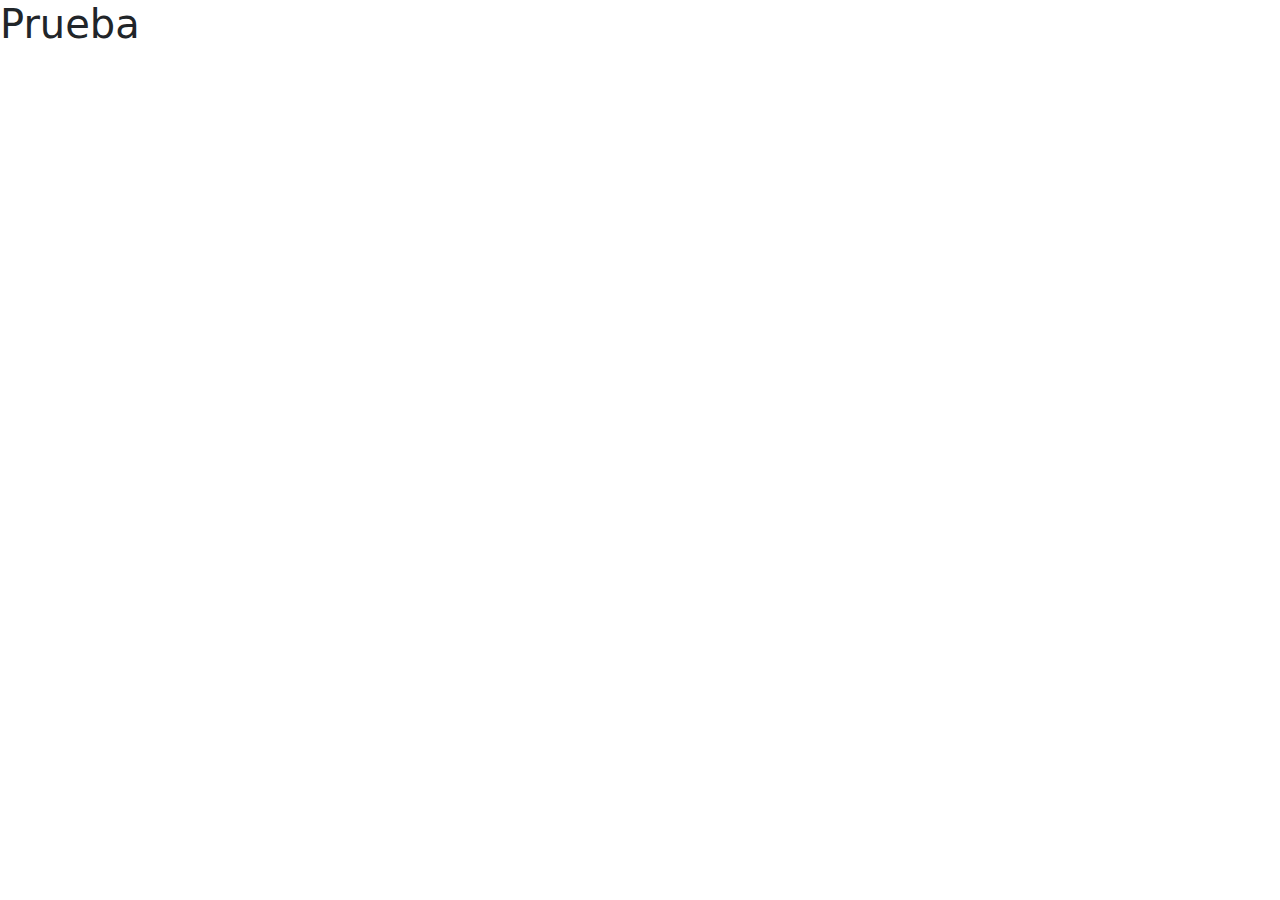
==== views/index.html @ bb9573e0 "docs: Se crea estructura proyecto" ====
<!DOCTYPE html>
<html lang="es">
<head>
    <meta charset="UTF-8">
    <meta name="viewport" content="width=device-width, initial-scale=1.0">
    <link href="https://cdn.jsdelivr.net/npm/bootstrap@5.3.3/dist/css/bootstrap.min.css" rel="stylesheet" integrity="sha384-QWTKZyjpPEjISv5WaRU9OFeRpok6YctnYmDr5pNlyT2bRjXh0JMhjY6hW+ALEwIH" crossorigin="anonymous">
    <title>Inicio Sesión</title>
</head>
<body>
    <h1>Prueba</h1>
    <script src="https://cdn.jsdelivr.net/npm/bootstrap@5.3.3/dist/js/bootstrap.bundle.min.js" integrity="sha384-YvpcrYf0tY3lHB60NNkmXc5s9fDVZLESaAA55NDzOxhy9GkcIdslK1eN7N6jIeHz" crossorigin="anonymous"></script>
</body>
</html>
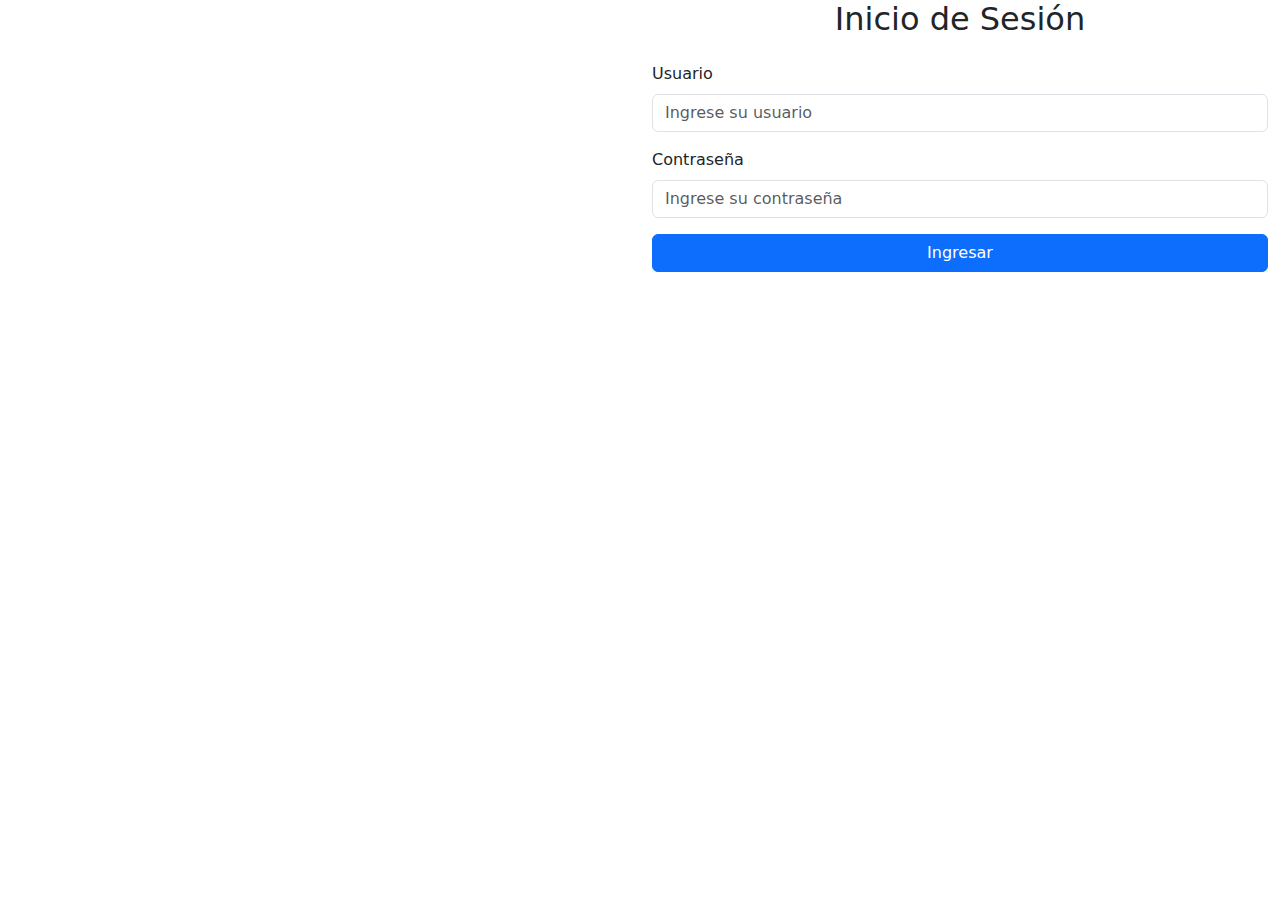
==== commit 39f6df12: "Inicio de Sesión y registro del usuarios" ====
--- a/views/index.html
+++ b/views/index.html
@@ -1,13 +1,36 @@
 <!DOCTYPE html>
-<html lang="es">
+<html lang="en">
 <head>
     <meta charset="UTF-8">
     <meta name="viewport" content="width=device-width, initial-scale=1.0">
-    <link href="https://cdn.jsdelivr.net/npm/bootstrap@5.3.3/dist/css/bootstrap.min.css" rel="stylesheet" integrity="sha384-QWTKZyjpPEjISv5WaRU9OFeRpok6YctnYmDr5pNlyT2bRjXh0JMhjY6hW+ALEwIH" crossorigin="anonymous">
-    <title>Inicio Sesión</title>
+    <title>Inicio de Sesión</title>
+    <link href="https://cdn.jsdelivr.net/npm/bootstrap@5.3.0/dist/css/bootstrap.min.css" rel="stylesheet">
+    <link rel="stylesheet" href="/src/css/index.css">
 </head>
 <body>
-    <h1>Prueba</h1>
-    <script src="https://cdn.jsdelivr.net/npm/bootstrap@5.3.3/dist/js/bootstrap.bundle.min.js" integrity="sha384-YvpcrYf0tY3lHB60NNkmXc5s9fDVZLESaAA55NDzOxhy9GkcIdslK1eN7N6jIeHz" crossorigin="anonymous"></script>
+    <div class="container-fluid">
+        <div class="row">
+            <!-- Panel Izquierdo -->
+            <div class="col-lg-6 left-panel d-none d-lg-block"></div>
+            <!-- Panel Derecho -->
+            <div class="col-lg-6 right-panel">
+                <div class="login-box">
+                    <h2 class="text-center mb-4">Inicio de Sesión</h2>
+                    <form>
+                        <div class="mb-3">
+                            <label for="username" class="form-label">Usuario</label>
+                            <input type="text" class="form-control" id="username" placeholder="Ingrese su usuario" required>
+                        </div>
+                        <div class="mb-3">
+                            <label for="password" class="form-label">Contraseña</label>
+                            <input type="password" class="form-control" id="password" placeholder="Ingrese su contraseña" required>
+                        </div>
+                        <button type="submit" class="btn btn-primary w-100">Ingresar</button>
+                    </form>
+                </div>
+            </div>
+        </div>
+    </div>
+    <script src="https://cdn.jsdelivr.net/npm/bootstrap@5.3.0/dist/js/bootstrap.bundle.min.js"></script>
 </body>
-</html>+</html>
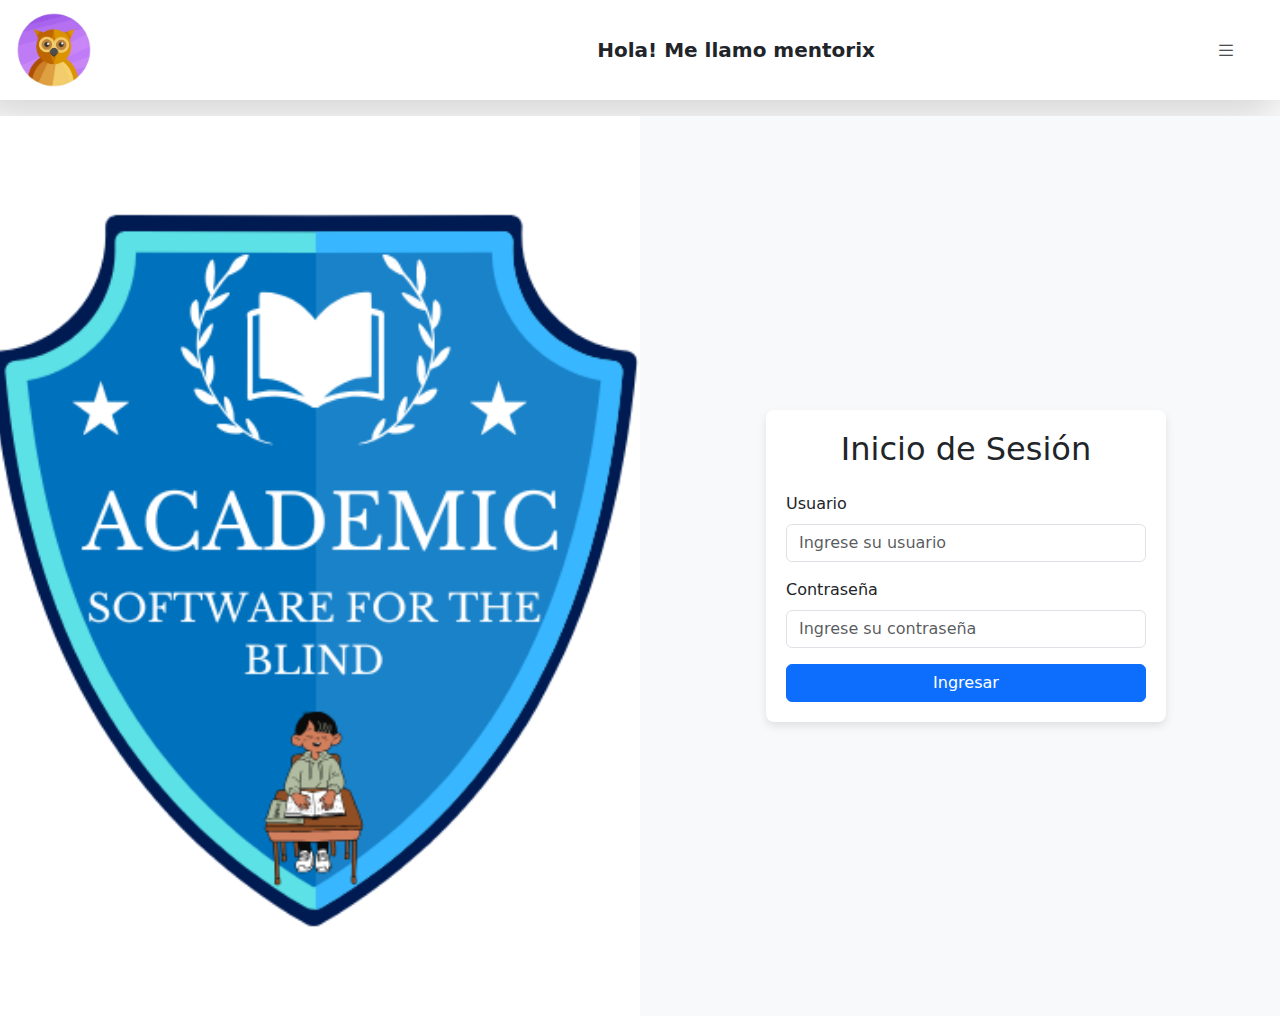
==== commit 2124e9c2: "fix: Se importan correctamente css e img" ====
--- a/views/index.html
+++ b/views/index.html
@@ -3,13 +3,71 @@
 <head>
     <meta charset="UTF-8">
     <meta name="viewport" content="width=device-width, initial-scale=1.0">
-    <title>Inicio de Sesión</title>
-    <link href="https://cdn.jsdelivr.net/npm/bootstrap@5.3.0/dist/css/bootstrap.min.css" rel="stylesheet">
-    <link rel="stylesheet" href="/src/css/index.css">
+    <link href="https://cdn.jsdelivr.net/npm/bootstrap@5.3.3/dist/css/bootstrap.min.css" rel="stylesheet" integrity="sha384-QWTKZyjpPEjISv5WaRU9OFeRpok6YctnYmDr5pNlyT2bRjXh0JMhjY6hW+ALEwIH" crossorigin="anonymous">
+    <link rel="stylesheet" href="https://cdn.jsdelivr.net/npm/bootstrap-icons@1.11.3/font/bootstrap-icons.min.css">
+    <link rel="stylesheet" href="../src/css/index.css">
+    <title>Inicio Sesión</title>
 </head>
 <body>
-    <div class="container-fluid">
+    <div class="container-fluid p-0 m-0">
         <div class="row">
+            <!--Inicio Nav-->
+            <nav class="row shadow-lg p-0">
+                <div class="col-11 col-xs-11 col-sm-11 col-md-11 col-lg-11 col-xl-11 col-xxl-3 d-flex flex-row align-items-center justify-content-between">
+                    <div class="ms-3 col-3">
+                        <img src="../src/img/mentorix.webp" height="100"/>
+                    </div>
+                    <div class="col-9 text-center">
+                        <label class="fw-bold fs-5">Hola! Me llamo mentorix</label>
+                    </div>
+                </div>
+                <div class="col-3 offset-6 nav__contenedor-menu p-0 d-none d-xs-none d-sm-none d-md-none d-lg-none d-xl-none d-xxl-block">
+                    <ul class="list-unstyled d-flex align-items-center justify-content-between h-100">
+                        <li class="p-3 h-100 d-flex align-items-center justify-content-center text-center" role="button">
+                            <span>Instituciones y sedes</span>
+                        </li>
+                        <li class="p-3 h-100 d-flex align-items-center justify-content-center text-center" role="button">
+                            <span>Servicios</span>
+                        </li>
+                        <li class="p-3 h-100 d-flex align-items-center justify-content-center text-center" role="button">
+                            <span>Acerca de la academia</span>
+                        </li>
+                    </ul>
+                </div>
+                <div class="col-1 col-xs-1 col-sm-1 col-md-1 col-lg-1 col-xl-1 d-xs-block d-sm-block d-md-block d-lg-block d-xl-block d-xxl-none">
+                    <div class="w-100 h-100 d-flex align-items-center justify-content-center">
+                        <span role="button" data-bs-toggle="offcanvas" data-bs-target="#offcanvasRight" aria-controls="offcanvasRight">
+                            <i class="bi bi-list fs-5"></i>
+                        </span>
+                    </div>
+                </div>
+            </nav>
+            <div class="row p-0 offcanvas offcanvas-end" tabindex="-1" id="offcanvasRight" aria-labelledby="offcanvasRightLabel">
+                <div class="offcanvas-header flex-column">
+                    <h5 class="offcanvas-title" id="offcanvasRightLabel">Menu</h5>
+                    <span>Usuario estudiante - Nombre</span>
+                    <button type="button" class="btn-close" data-bs-dismiss="offcanvas" aria-label="Close"></button>
+                  </div>
+                <div class="col-12 offcanvas-body">
+                    <ul class="list-unstyled d-flex flex-column align-items-center">
+                        <li class="p-3 d-flex align-items-center justify-content-center text-center" role="button">
+                            <span>Instituciones y sedes</span>
+                        </li>
+                        <li class="p-3 d-flex align-items-center justify-content-center text-center" role="button">
+                            <span>Servicios</span>
+                        </li>
+                        <li class="p-3 d-flex align-items-center justify-content-center text-center" role="button">
+                            <span>Acerca de la academia</span>
+                        </li>
+                    </ul>
+                </div>
+            </div>
+            <div class="row mt-3">
+                <div class="col-2 offset-10 text-center d-none d-xs-none d-sm-none d-md-none d-lg-none d-xl-none d-xxl-block">
+                    <span>Usuario estudiante - Nombre</span>
+                </div>
+            </div>
+            <!--Fin Nav-->
             <!-- Panel Izquierdo -->
             <div class="col-lg-6 left-panel d-none d-lg-block"></div>
             <!-- Panel Derecho -->
--- a/src/css/index.css
+++ b/src/css/index.css
@@ -0,0 +1,22 @@
+.left-panel {
+    background: url('../img/logo_web.png') no-repeat center center;
+    background-size: cover;
+    min-height: 100vh;
+}
+
+.right-panel {
+    display: flex;
+    align-items: center;
+    justify-content: center;
+    padding: 20px;
+    background-color: #f8f9fa;
+}
+
+.login-box {
+    width: 100%;
+    max-width: 400px;
+    padding: 20px;
+    background: #fff;
+    border-radius: 8px;
+    box-shadow: 0 4px 8px rgba(0, 0, 0, 0.1);
+}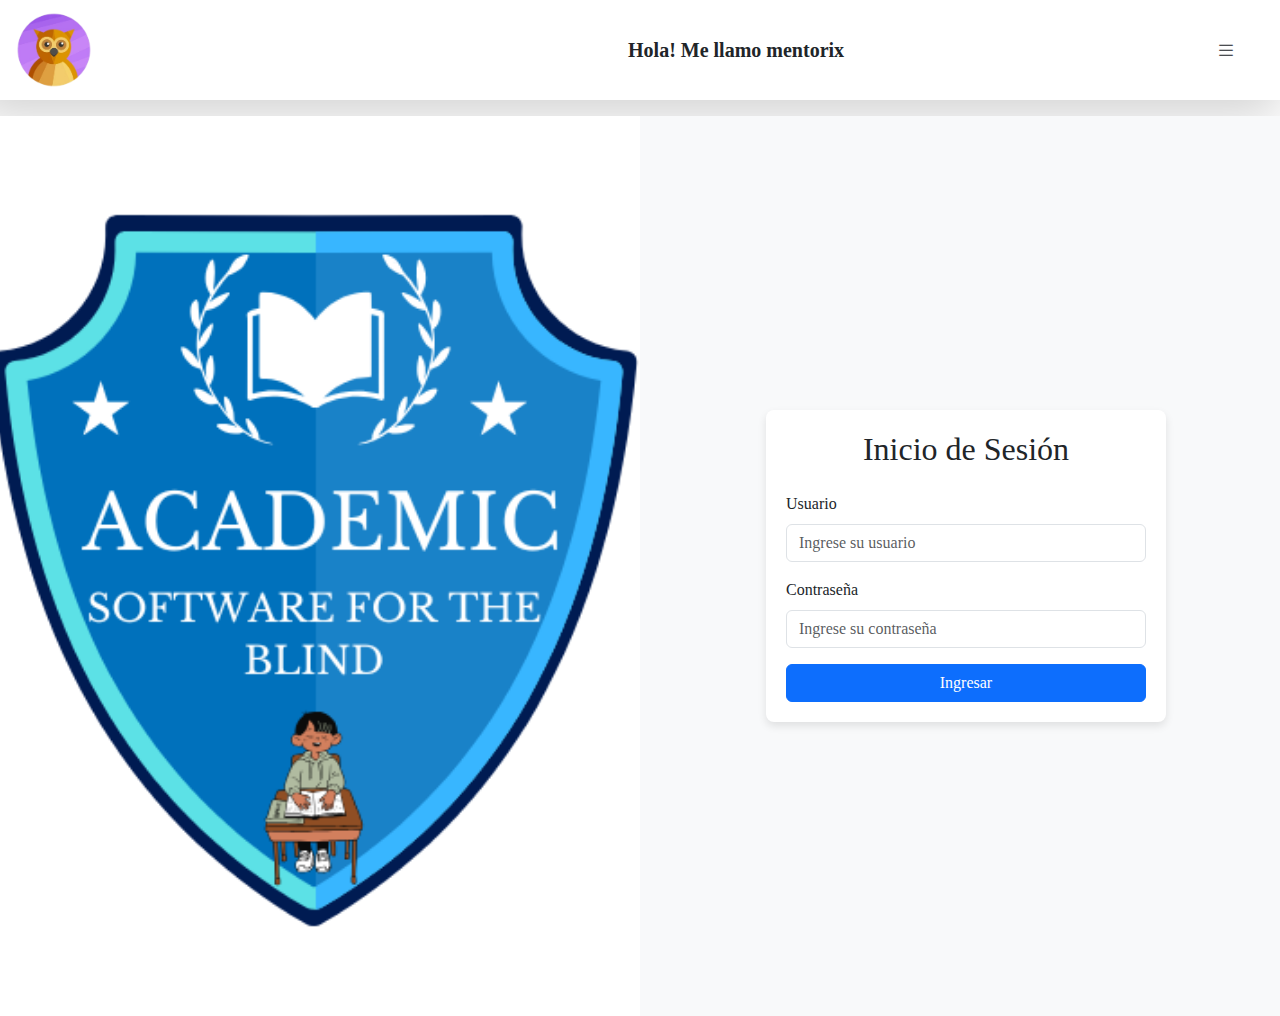
==== commit 7db5b2db: "fix: Se realizan importaciones faltantes" ====
--- a/views/index.html
+++ b/views/index.html
@@ -6,6 +6,7 @@
     <link href="https://cdn.jsdelivr.net/npm/bootstrap@5.3.3/dist/css/bootstrap.min.css" rel="stylesheet" integrity="sha384-QWTKZyjpPEjISv5WaRU9OFeRpok6YctnYmDr5pNlyT2bRjXh0JMhjY6hW+ALEwIH" crossorigin="anonymous">
     <link rel="stylesheet" href="https://cdn.jsdelivr.net/npm/bootstrap-icons@1.11.3/font/bootstrap-icons.min.css">
     <link rel="stylesheet" href="../src/css/index.css">
+    <link href="../src/css/general.css" rel="stylesheet" />
     <title>Inicio Sesión</title>
 </head>
 <body>
--- a/src/css/general.css
+++ b/src/css/general.css
@@ -0,0 +1,7 @@
+* {
+    font-family: Georgia, 'Times New Roman', Times, serif;
+}
+
+.nav__contenedor-menu > ul > li:hover {
+    background-color: rgb(241, 241, 241);
+}